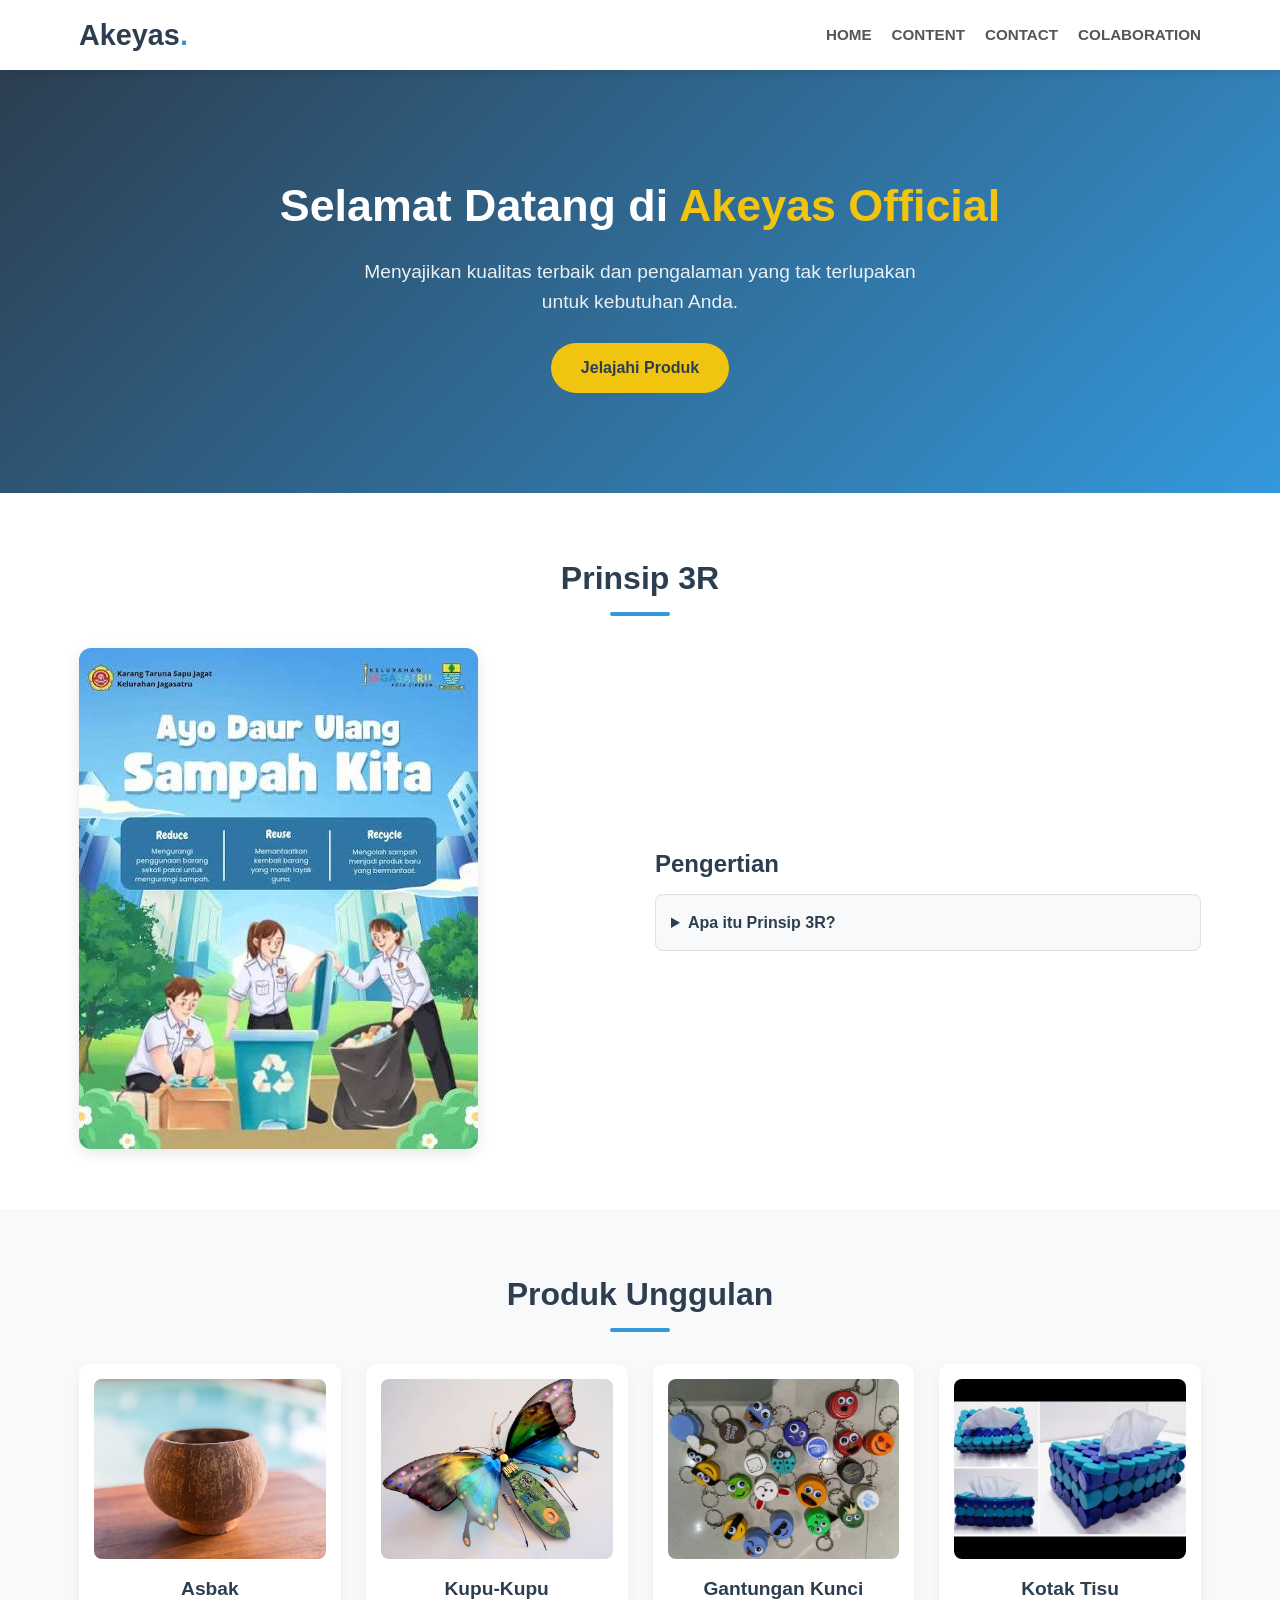
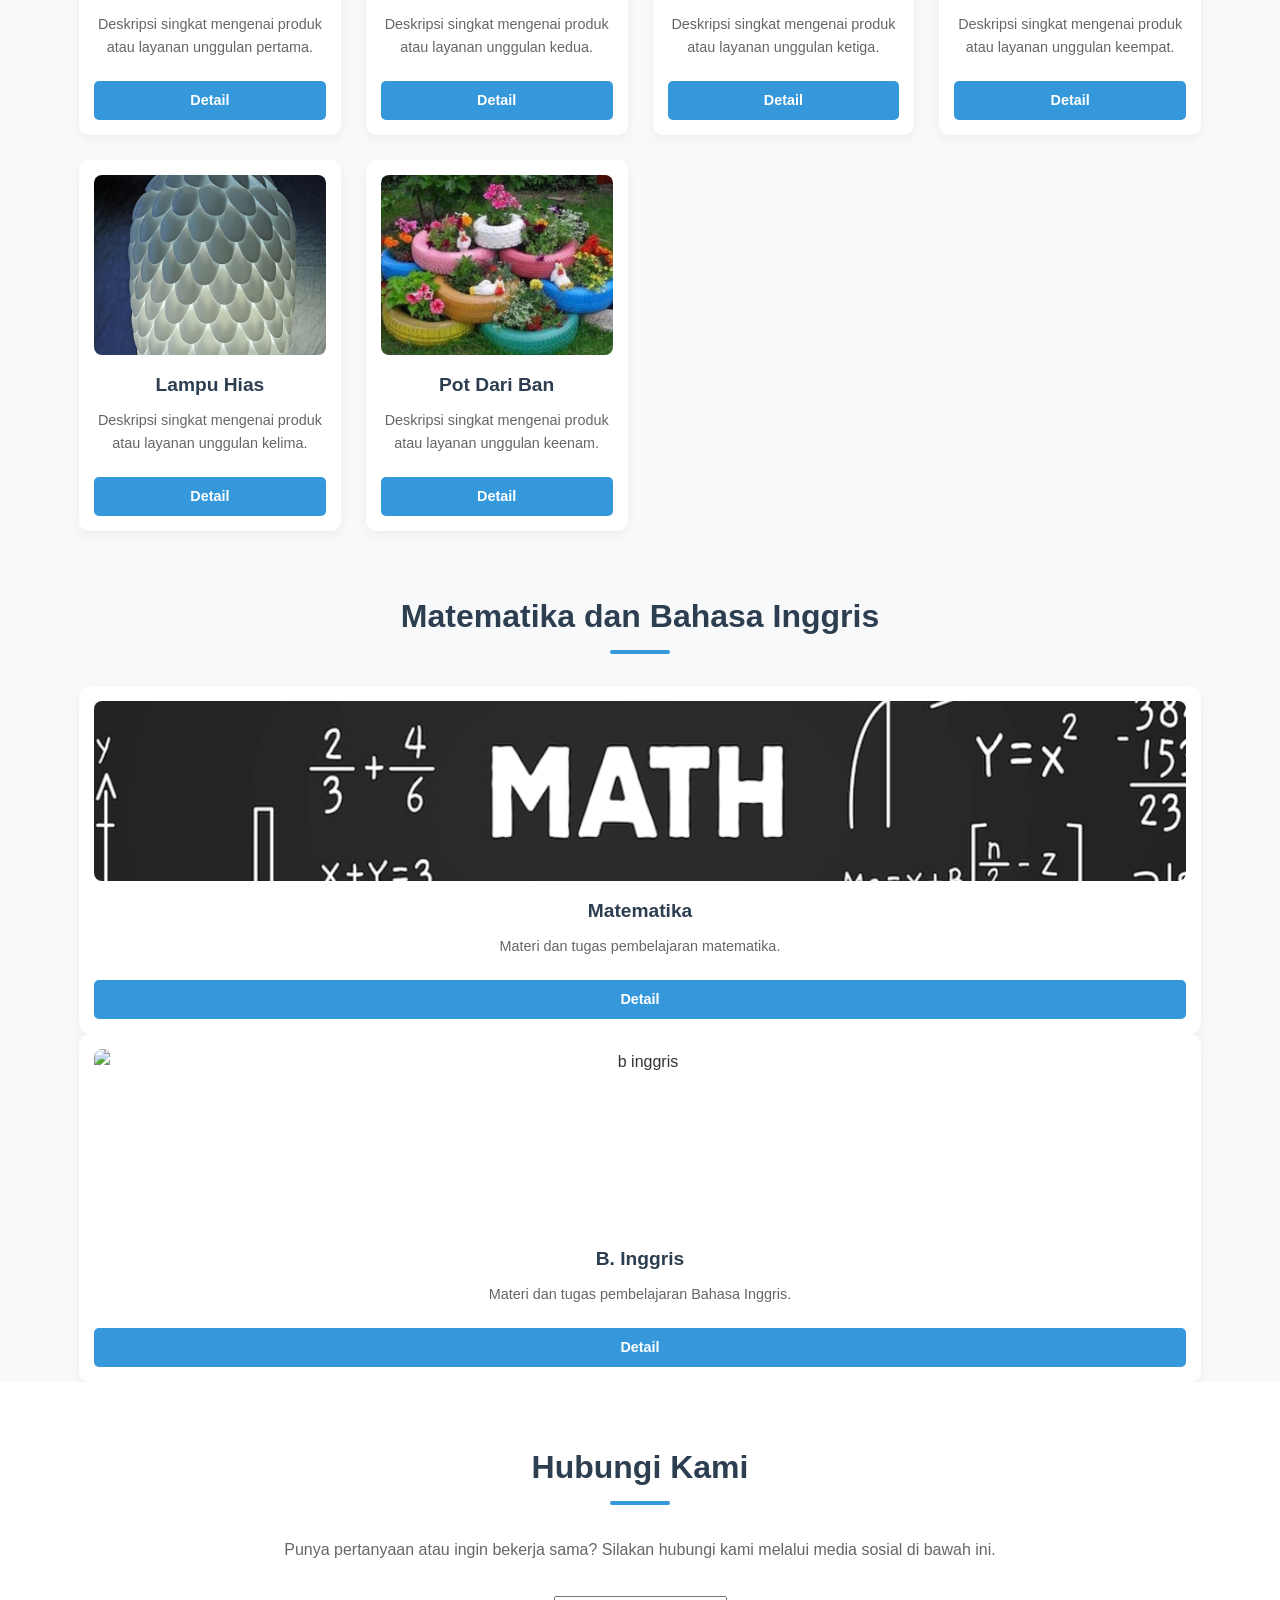
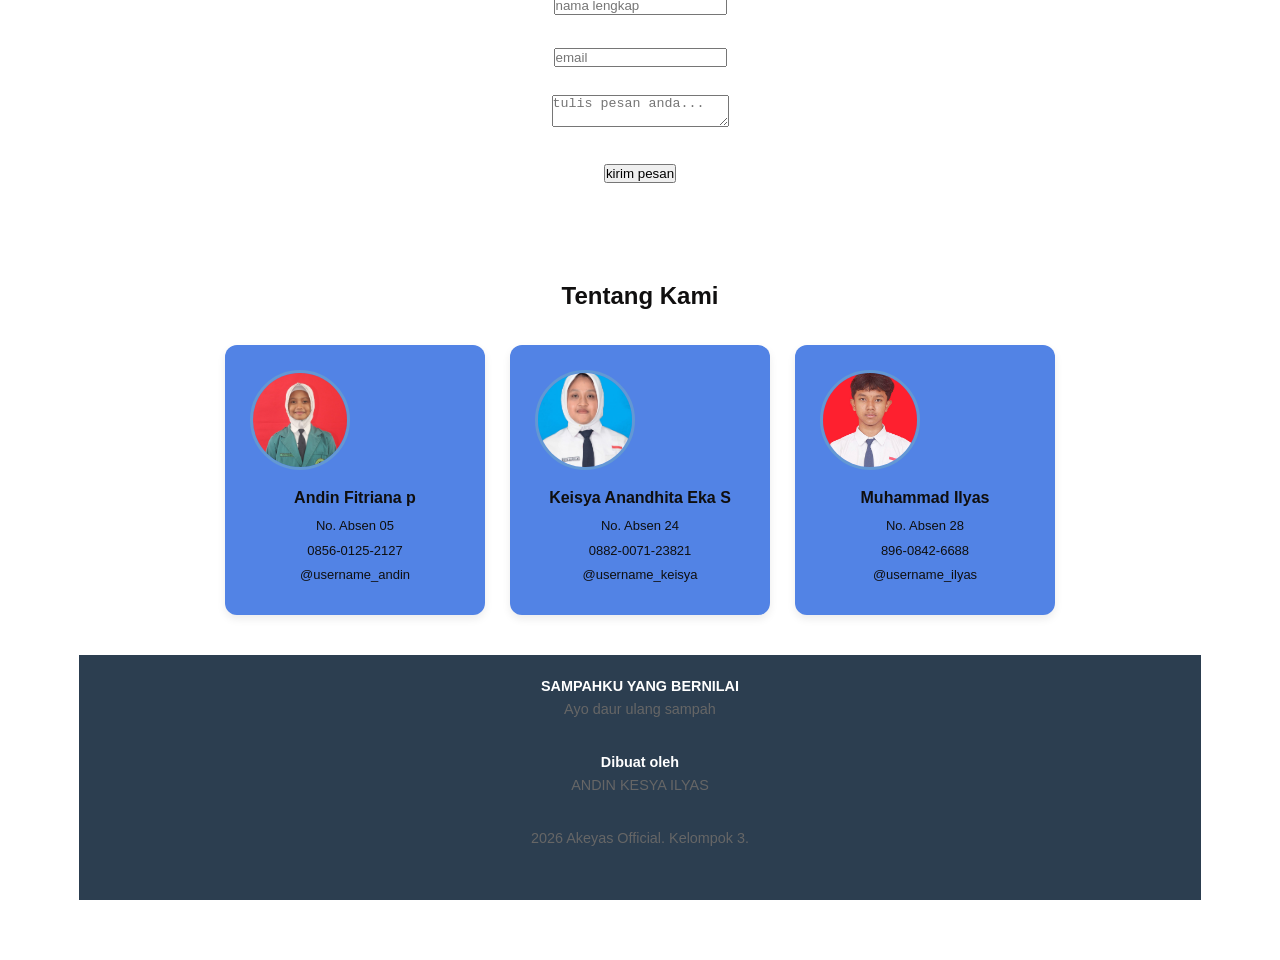
==== index.html @ e870cd19 "Add files via upload" ====
<!DOCTYPE html>
<html lang="en">
<head>
    <meta charset="UTF-8">
    <meta name="viewport" content="width=device-width, initial-scale=1.0">
    <title>ECOCYCLE</title>
    <link rel="stylesheet" href="style.css">  
</head>
<body>
     <!-- Header / Navbar -->
    <header class="navbar">
        <div class="container nav-container">
            <a href="#" class="logo">Akeyas<span>.</span></a>
            <nav class="nav-links">
                <a href="#home">HOME</a>
                <a href="#products">CONTENT</a>
                <a href="#contact">CONTACT</a>
                <a href="#colaboration">COLABORATION</a>
            </nav>
        </div>
    </header>

    <!-- Hero Section -->
    <section id="home" class="hero">
        <div class="container hero-content">
            <h1>Selamat Datang di <span>Akeyas Official</span></h1>
            <p>Menyajikan kualitas terbaik dan pengalaman yang tak terlupakan untuk kebutuhan Anda.</p>
            <a href="#products" class="btn-primary">Jelajahi Produk</a>
        </div>
    </section>

    <!-- Prinsip 3R Section -->
    <section class="section-3r">
        <div class="container">
            <h2 class="section-title">Prinsip 3R</h2>
            <div class="content-3r">
                <div class="image-3r">
                    <img src="images/POSTER 3R.jpg" alt="3R">
                </div>
                <div class="text-3r">
                    <h3>Pengertian</h3>
                    <details>
                        <summary>Apa itu Prinsip 3R?</summary>
                        <p>Prinsip 3R adalah konsep pengelolaan sampah yang terdiri dari tiga langkah utama: Reduce (mengurangi), Reuse (menggunakan kembali), dan Recycle (mendaur ulang). Konsep ini bertujuan untuk menekan jumlah sampah dari sumbernya, memperpanjang masa pakai barang, serta mengolah limbah agar tidak mencemari lingkungan. 
        <p>
                        1. Reduce (Mengurangi)
                        * Pengertian: Berarti mengurangi segala sesuatu yang menyebabkan atau menghasilkan sampah. Upaya ini dilakukan sejak dari sumbernya sebelum sampah tersebut benar-benar tercipta.
                        * Contoh Penerapan:
                        • Membawa botol minum dan kotak makan sendiri.
                        • Menggunakan tas belanja pakai ulang alih-alih kantong plastik.
                        • Menghindari produk dengan kemasan sekali pakai.
                        • Memilih produk isi ulang (refill). <br>


                        2. Reuse (Menggunakan Kembali)
                        * Pengertian: Memanfaatkan kembali barang-barang yang masih layak pakai sehingga tidak langsung dibuang menjadi sampah.
                        * Contoh Penerapan:
                            • Memanfaatkan botol bekas air mineral sebagai pot tanaman.
                            • Menggunakan kembali kardus atau wadah plastik untuk menyimpan barang.
                            • Menggunakan kedua sisi kertas yang masih kosong untuk menulis atau mencetak.
                            • Mengubah pakaian lama menjadi keset atau kain lap. <br>

                        3. Recycle (Mendaur Ulang)
                        * Pengertian: Mengolah kembali sampah atau bahan bekas melalui proses daur ulang menjadi produk baru yang bermanfaat dan bernilai tambah.
                        * Contoh Penerapan:
                            • Mengolah sampah organik (sisa makanan, daun kering) menjadi pupuk kompos.
                            • Menyetorkan sampah anorganik (plastik, kertas, kaleng, kaca) ke Bank Sampah.
                            • Membuat kerajinan tangan atau ecobrick dari limbah plastik.
                        </p>
                    </details>
                </div>
            </div>
        </div>
    </section>

    <!-- Products / Services Section -->
    <section id="products" class="products">
        <div class="container">
            <h2 class="section-title">Produk Unggulan</h2>
            <div class="product-grid">
                
                <div class="product-card">
                    <div class="product-image">
                        <img src="images/asbak.jpeg" alt="asbak">
                    </div>
                    <h3>Asbak</h3>
                    <p>Deskripsi singkat mengenai produk atau layanan unggulan pertama.</p>
                    <a href="produk 1.html" class="btn-secondary">Detail</a>
                </div>

                <div class="product-card">
                    <div class="product-image">
                        <img src="images/kupu kupu.jpeg" alt="kupu-kupu">
                    </div>
                    <h3>Kupu-kupu</h3>
                    <p>Deskripsi singkat mengenai produk atau layanan unggulan kedua.</p>
                    <a href="produk 2.html" class="btn-secondary">Detail</a>
                </div>

                <div class="product-card">
                    <div class="product-image">
                        <img src="images/gantungan kunci.jpeg" alt="Gantungan kunci">
                    </div>
                    <h3>Gantungan Kunci</h3>
                    <p>Deskripsi singkat mengenai produk atau layanan unggulan ketiga.</p>
                    <a href="produk 3.html" class="btn-secondary">Detail</a>
                </div>

                <div class="product-card">
                    <div class="product-image">
                        <img src="images/kotak tisu.jpeg" alt="kotak tisu">
                    </div>
                    <h3>Kotak Tisu</h3>
                    <p>Deskripsi singkat mengenai produk atau layanan unggulan keempat.</p>
                    <a href="produk 4.html" class="btn-secondary">Detail</a>
                </div>

                <div class="product-card">
                    <div class="product-image">
                        <img src="images/lampu dari sendok.jpeg" alt="lampu dari sendok">
                    </div>
                    <h3>Lampu Hias</h3>
                    <p>Deskripsi singkat mengenai produk atau layanan unggulan kelima.</p>
                    <a href="produk 5.html" class="btn-secondary">Detail</a>
                </div>

                <div class="product-card">
                    <div class="product-image">
                        <img src="images/pot dari ban.jpeg" alt="pot dari ban">
                    </div>
                    <h3>Pot dari Ban</h3>
                    <p>Deskripsi singkat mengenai produk atau layanan unggulan keenam.</p>
                    <a href="produk 6.html" class="btn-secondary">Detail</a>
                </div>

            </div>
        </div>
    </section>

    <!-- colaboration Section -->
    <section id="colaboration" class="colaboration">
        <div class="container">
            <h2 class="section-title">Matematika dan Bahasa Inggris</h2>
            <div class="colaboration-grid">
                
                <div class="product-card">
                    <div class="product-image">
                        <img src="images/matematika.png" alt="matematika">
                    </div>
                    <h3>Matematika</h3>
                    <p>Materi dan tugas pembelajaran matematika.</p>
                    <a href="mtk.html" class="btn-secondary">Detail</a>
                </div>

                
                <div class="product-card">
                    <div class="product-image">
                        <img src="images/b ingris.jpg" alt="b inggris">
                    </div>
                    <h3>B. Inggris</h3>
                    <p>Materi dan tugas pembelajaran Bahasa Inggris.</p>
                    <a href="inggris.html" class="btn-secondary">Detail</a>
                </div>

            </div>
        </div>
    </section>

    <!-- Contact Section -->
    <section id="contact" class="contact">
        <div class="container">
            <h2 class="section-title">Hubungi Kami</h2>
            <div class="contact-content">
                <p>Punya pertanyaan atau ingin bekerja sama? Silakan hubungi kami melalui media sosial di bawah ini.</p>

                <form action="#" method="post">

                    <input

                     type="text"
                     placeholder="nama lengkap"
                     required

                    >
                    <br>
                    <br>
                    <input

                     type="email"
                     placeholder="email"
                     required

                    >
                    <br>
                    <br>
                    <textarea 

                    placeholder="tulis pesan anda..."
                    required

                    ></textarea>
                    <br>
                    <br>
                    <button type="submit">
                        kirim pesan
                    </button>
                    <br>
                    <br>
                </form>
                <br>

                <section class="tentang-kami">
  <h2>Tentang Kami</h2>
  
  <div class="team-container">
    <!-- Kartu 1: Andin -->
    <div class="profile-card">
      <img src="images/foto andin.jpg" alt="Andin Fitriana p">
      <h3>Andin Fitriana p</h3>
      <p class="absen">No. Absen 05</p>
      <p class="phone">0856-0125-2127</p>
      <p class="username">@username_andin</p>
    </div>

    <!-- Kartu 2: Keisya -->
    <div class="profile-card">
      <img src="images/foto kesya.jpg" alt="Keisya Anandhita Eka S">
      <h3>Keisya Anandhita Eka S</h3>
      <p class="absen">No. Absen 24</p>
      <p class="phone">0882-0071-23821</p>
      <p class="username">@username_keisya</p>
    </div>

    <!-- Kartu 3: Ilyas-->
     <div class="profile-card">
      <img src="images/foto ilyas.jpg" alt="Andin Fitriana p">
      <h3>Muhammad Ilyas</h3>
      <p class="absen">No. Absen 28</p>
      <p class="phone">896-0842-6688</p>
      <p class="username">@username_ilyas</p>
    </div>
  </div>
</section>
    <!-- Footer -->
    <footer>
        <div class="container">
            <b>SAMPAHKU YANG BERNILAI</b>

            <p>Ayo daur ulang sampah</p>

            <b>Dibuat oleh</b>
            <p>ANDIN
               KESYA
               ILYAS
            </p>
            
            <p>2026 Akeyas Official. Kelompok 3.</p>
        </div>
    </footer>
---- style.css ----
/* ==========================================
   1. RESET & BASE STYLES
   ========================================== */
* {
    margin: 0;
    padding: 0;
    box-sizing: border-box;
}

html {
    scroll-behavior: smooth;
    font-family: 'Segoe UI', Tahoma, Geneva, Verdana, sans-serif;
    color: #333333;
    line-height: 1.6;
    background-color: #f8f9fa;
}

.container {
    width: 90%;
    max-width: 1200px;
    margin: 0 auto;
    padding: 0 15px;
}

a {
    text-decoration: none;
    color: inherit;
}

img {
    max-width: 100%;
    height: auto;
    display: block;
}

.section-title {
    text-align: center;
    font-size: 2rem;
    margin-bottom: 2rem;
    color: #2c3e50;
    position: relative;
}

.section-title::after {
    content: '';
    display: block;
    width: 60px;
    height: 4px;
    background-color: #3498db;
    margin: 8px auto 0;
    border-radius: 2px;
}

/* ==========================================
   2. NAVBAR
   ========================================== */
.navbar {
    background-color: #ffffff;
    box-shadow: 0 2px 10px rgba(0, 0, 0, 0.1);
    position: sticky;
    top: 0;
    z-index: 1000;
}

.nav-container {
    display: flex;
    justify-content: space-between;
    align-items: center;
    height: 70px;
}

.logo {
    font-size: 1.8rem;
    font-weight: 700;
    color: #2c3e50;
}

.logo span {
    color: #3498db;
}

.nav-links {
    display: flex;
    gap: 20px;
}

.nav-links a {
    font-weight: 600;
    font-size: 0.95rem;
    color: #555555;
    transition: color 0.3s ease;
}

.nav-links a:hover {
    color: #3498db;
}

/* ==========================================
   3. HERO SECTION
   ========================================== */
.hero {
    background: linear-gradient(135deg, #2c3e50, #3498db);
    color: #ffffff;
    text-align: center;
    padding: 100px 0;
}

.hero-content h1 {
    font-size: 2.8rem;
    margin-bottom: 15px;
}

.hero-content h1 span {
    color: #f1c40f;
}

.hero-content p {
    font-size: 1.2rem;
    max-width: 600px;
    margin: 0 auto 25px;
    opacity: 0.9;
}

/* BUTTONS */
.btn-primary {
    display: inline-block;
    background-color: #f1c40f;
    color: #2c3e50;
    padding: 12px 30px;
    border-radius: 30px;
    font-weight: 700;
    transition: background 0.3s ease, transform 0.2s ease;
}

.btn-primary:hover {
    background-color: #f39c12;
    transform: translateY(-2px);
}

.btn-secondary {
    display: inline-block;
    background-color: #3498db;
    color: #ffffff;
    padding: 8px 18px;
    border-radius: 5px;
    font-size: 0.9rem;
    font-weight: 600;
    margin-top: 10px;
    transition: background 0.3s ease;
}

.btn-secondary:hover {
    background-color: #2980b9;
}

/* ==========================================
   4. SECTION PRINSIP 3R
   ========================================== */
.section-3r {
    padding: 60px 0;
    background-color: #ffffff;
}

.content-3r {
    display: flex;
    flex-wrap: wrap;
    gap: 30px;
    align-items: center;
    margin-top: 20px;
}

.image-3r {
    flex: 1;
    min-width: 280px;
}

.image-3r img {
    border-radius: 12px;
    box-shadow: 0 4px 15px rgba(0, 0, 0, 0.1);
}

.text-3r {
    flex: 1;
    min-width: 280px;
}

.text-3r h3 {
    font-size: 1.5rem;
    margin-bottom: 10px;
    color: #2c3e50;
}

details {
    background-color: #f8f9fa;
    border: 1px solid #e0e0e0;
    border-radius: 8px;
    padding: 15px;
    cursor: pointer;
}

summary {
    font-weight: 600;
    color: #2c3e50;
}

details p {
    margin-top: 10px;
    color: #666666;
    font-size: 0.95rem;
}

/* ==========================================
   5. PRODUCTS & CONTENT SECTION
   ========================================== */
.products {
    padding: 60px 0;
}

.product-grid {
    display: grid;
    grid-template-columns: repeat(auto-fit, minmax(250px, 1fr));
    gap: 25px;
}

.product-card {
    background-color: #ffffff;
    border-radius: 10px;
    overflow: hidden;
    box-shadow: 0 4px 12px rgba(0, 0, 0, 0.05);
    padding: 15px;
    text-align: center;
    display: flex;
    flex-direction: column;
    justify-content: space-between;
    transition: transform 0.3s ease, box-shadow 0.3s ease;
}

.product-card:hover {
    transform: translateY(-5px);
    box-shadow: 0 8px 20px rgba(0, 0, 0, 0.12);
}

.product-image {
    width: 100%;
    height: 180px;
    overflow: hidden;
    border-radius: 8px;
    margin-bottom: 15px;
}

.product-image img {
    width: 100%;
    height: 100%;
    object-fit: cover;
}

.product-card h3 {
    font-size: 1.2rem;
    color: #2c3e50;
    margin-bottom: 8px;
    text-transform: capitalize;
}

.product-card p {
    font-size: 0.9rem;
    color: #666666;
    margin-bottom: 12px;
}

/* ==========================================
   6. CONTACT SECTION
   ========================================== */
.contact {
    background-color: #ffffff;
    padding: 60px 0;
    text-align: center;
}

.contact-content p {
    color: #666666;
    margin-bottom: 30px;
}

.contact-links {
    display: flex;
    flex-direction: column;
    gap: 15px;
    max-width: 400px;
    margin: 0 auto;
}

.sosmed {
    display: flex;
    justify-content: center;
    gap: 15px;
}

.sosmed a {
    display: inline-flex;
    align-items: center;
    gap: 8px;
    padding: 10px 20px;
    background-color: #f8f9fa;
    border: 1px solid #e0e0e0;
    border-radius: 25px;
    font-weight: 600;
    color: #333333;
    transition: all 0.3s ease;
}

.sosmed a:hover {
    background-color: #3498db;
    color: #ffffff;
    border-color: #3498db;
}

/* =========================
   TENTANG KAMI
========================= */

   /* Kontainer utama bagian Tentang Kami */
.tentang-kami {
  padding: 40px 20px;
  text-align: center;
}

.tentang-kami h2 {
  margin-bottom: 30px;
  color: hsl(0, 3%, 6%);
}

/* Membungkus kartu agar berjajar rapi ke samping */
.team-container {
  display: flex;
  flex-wrap: wrap;
  gap: 25px;
  justify-content: center;
  align-items: stretch;
}

/* Kotak individual untuk tiap anggota (Card) */
.profile-card {
  background-color: hsl(220, 74%, 61%); /* Warna hijau lembut */
  border-radius: 12px;
  padding: 25px;
  width: 260px;
  text-align: center;
  box-shadow: 0 4px 8px rgba(0, 0, 0, 0.08);
  box-sizing: border-box;
}

/* Mengatur ukuran foto agar proporsional dan tidak raksasa */
.profile-card img {
  width: 100px;
  height: 100px;
  border-radius: 50%;
  object-fit: cover;
  margin-bottom: 15px;
  border: 3px solid hsl(212, 57%, 61%);
}

/* Mengatur teks di dalam kartu agar tidak bertumpuk */
.profile-card h3 {
  font-size: 16px;
  color: #0f0e0e;
  margin: 10px 0 5px 0;
}

.profile-card p {
  font-size: 13px;
  color: hwb(0 6% 94%);
  margin: 4px 0;
}
/* ==========================================
   7. FOOTER
   ========================================== */
footer {
    background-color: #2c3e50;
    color: #ffffff;
    text-align: center;
    padding: 20px 0;
    font-size: 0.9rem;
}

/* ==========================================
   8. RESPONSIVE DESIGN (HP & TABLET)
   ========================================== */
@media (max-width: 768px) {
    .nav-container {
        flex-direction: column;
        height: auto;
        padding: 15px 0;
        gap: 10px;
    }

    .hero-content h1 {
        font-size: 2rem;
    }

    .hero-content p {
        font-size: 1rem;
    }

    .product-grid {
        grid-template-columns: repeat(auto-fit, minmax(200px, 1fr));
    }
}
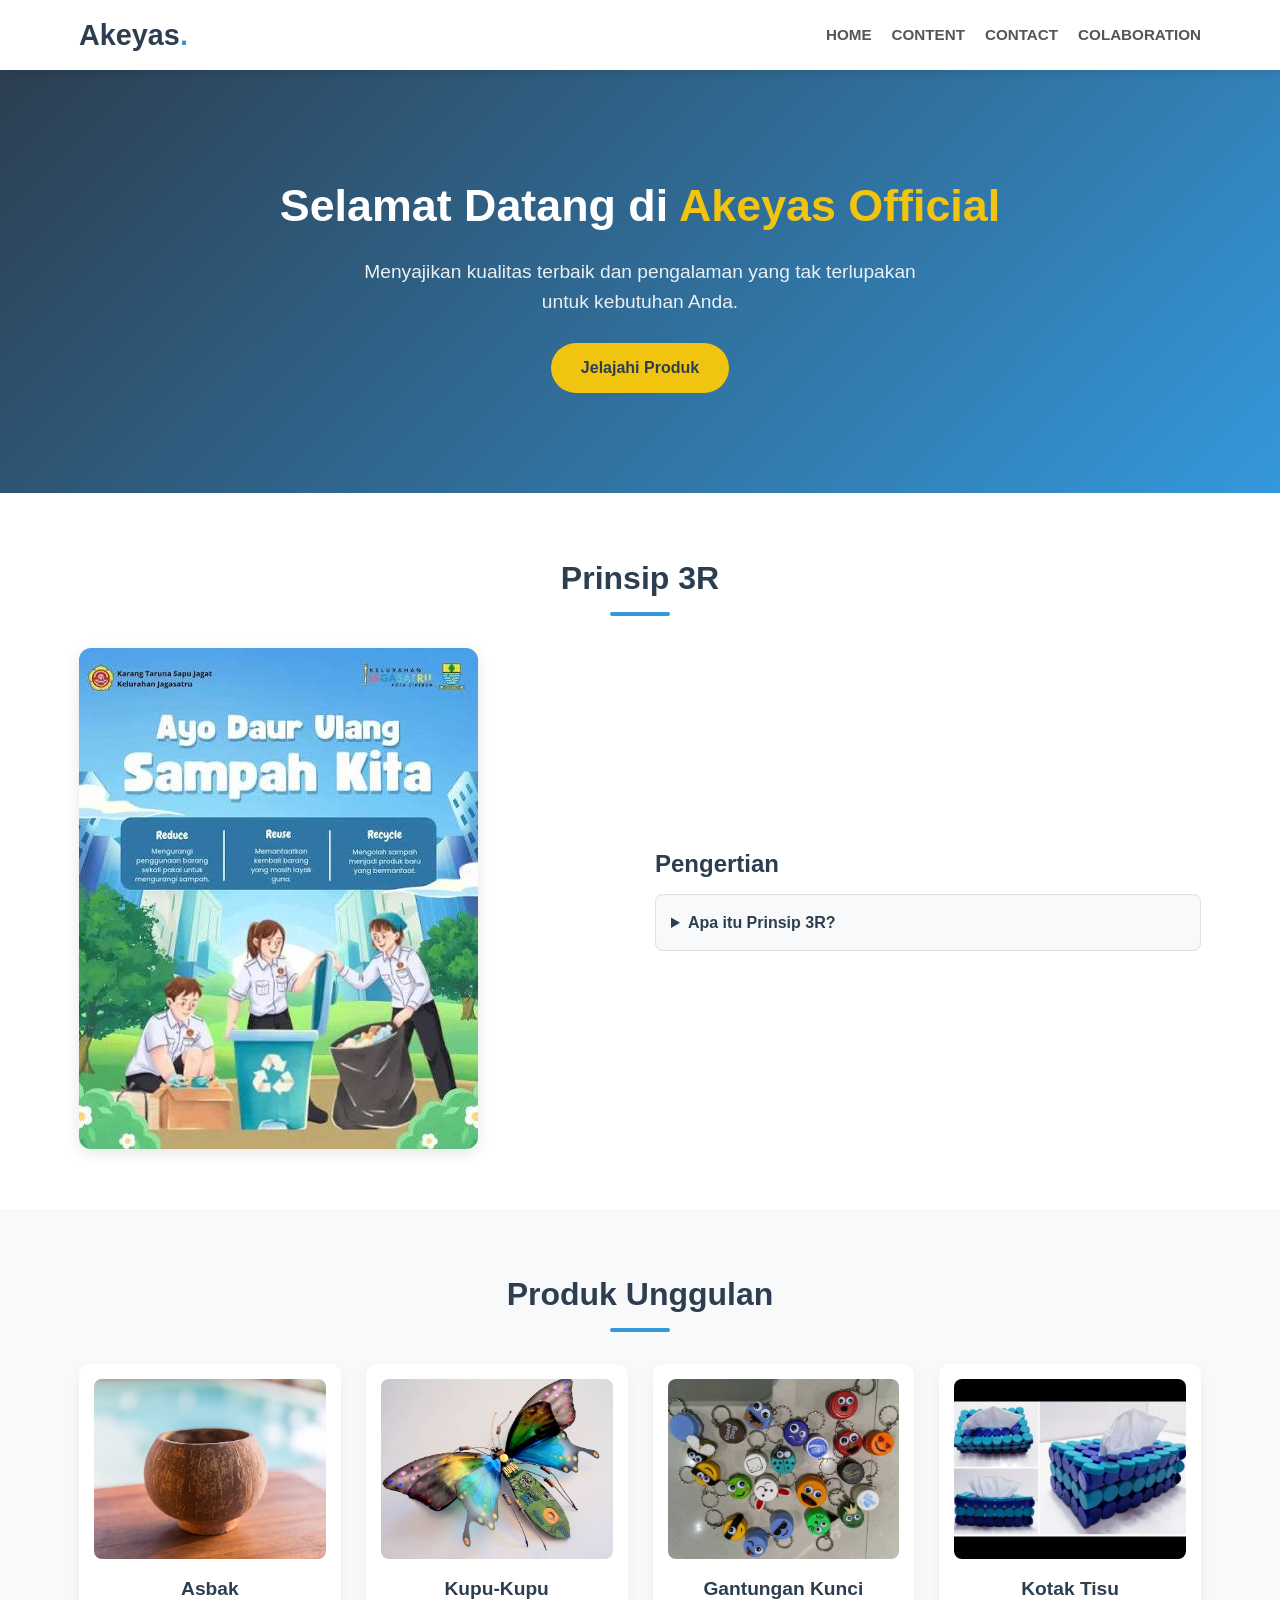
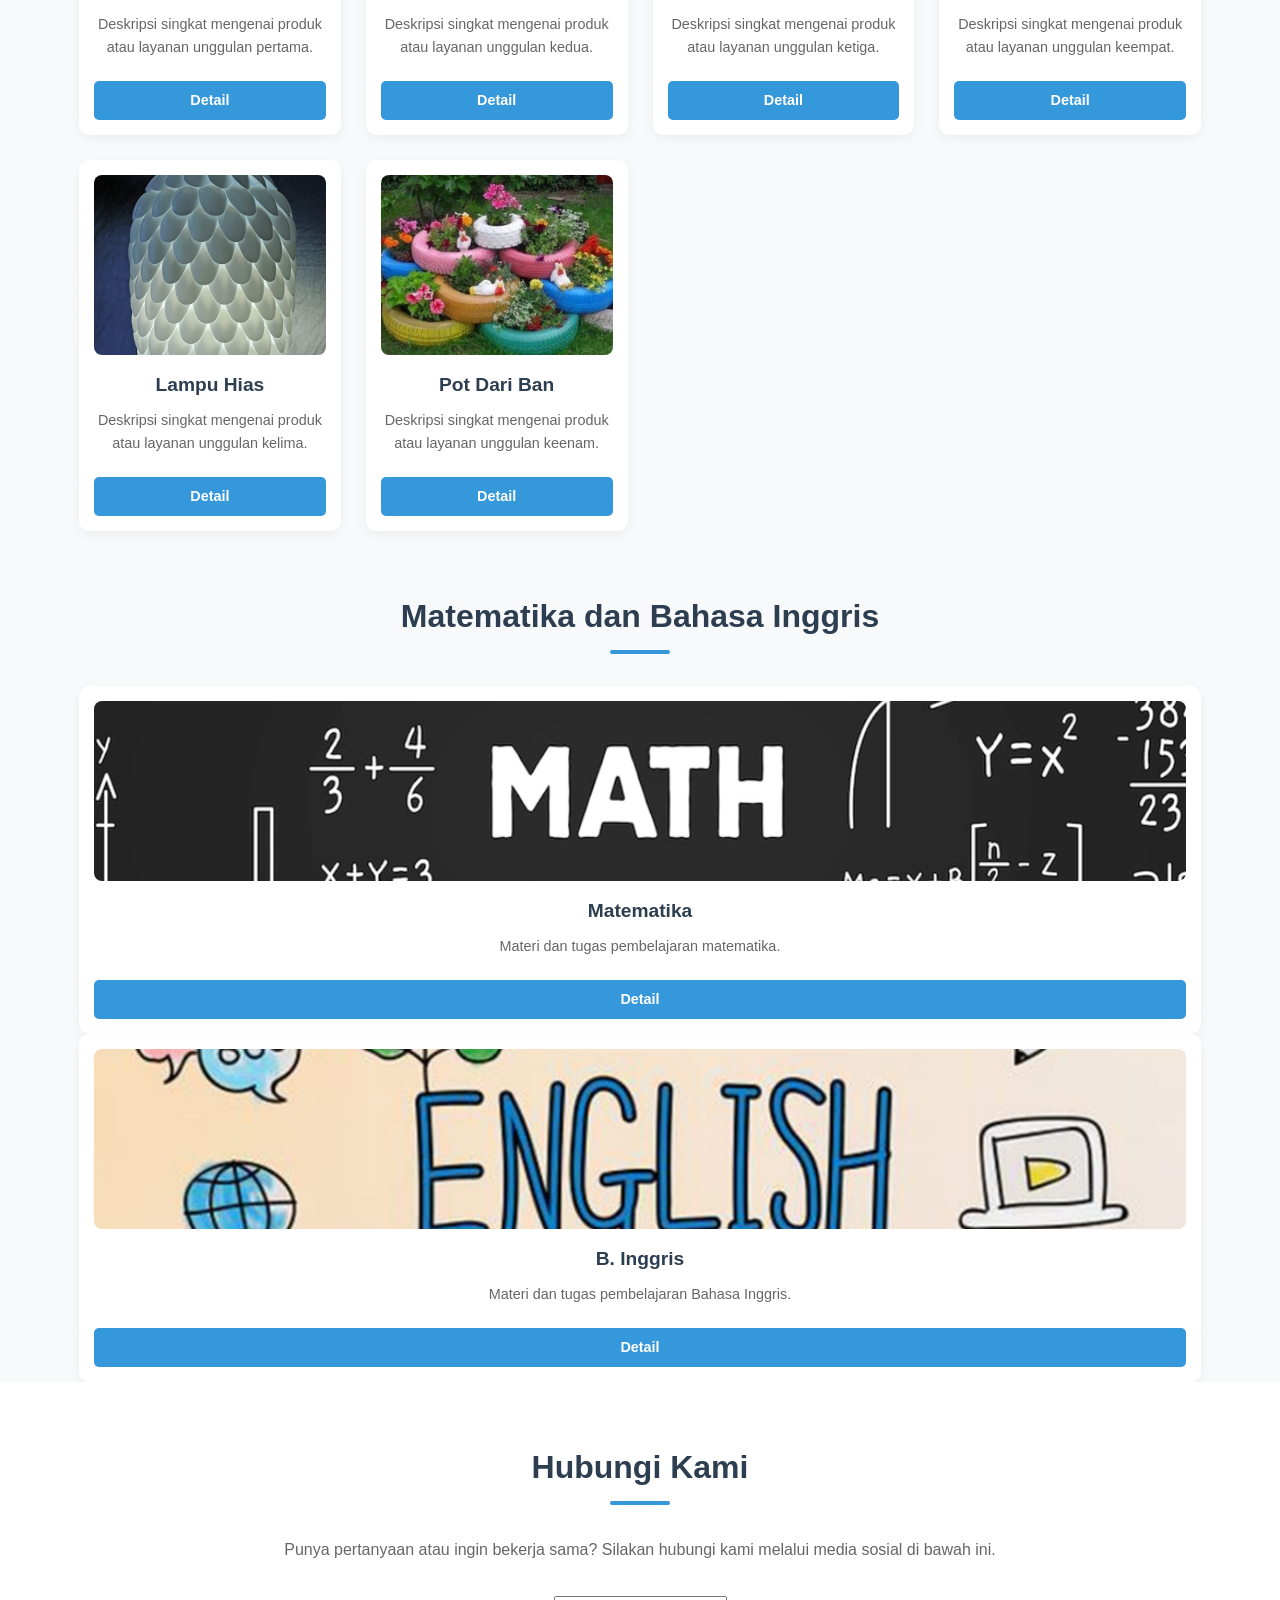
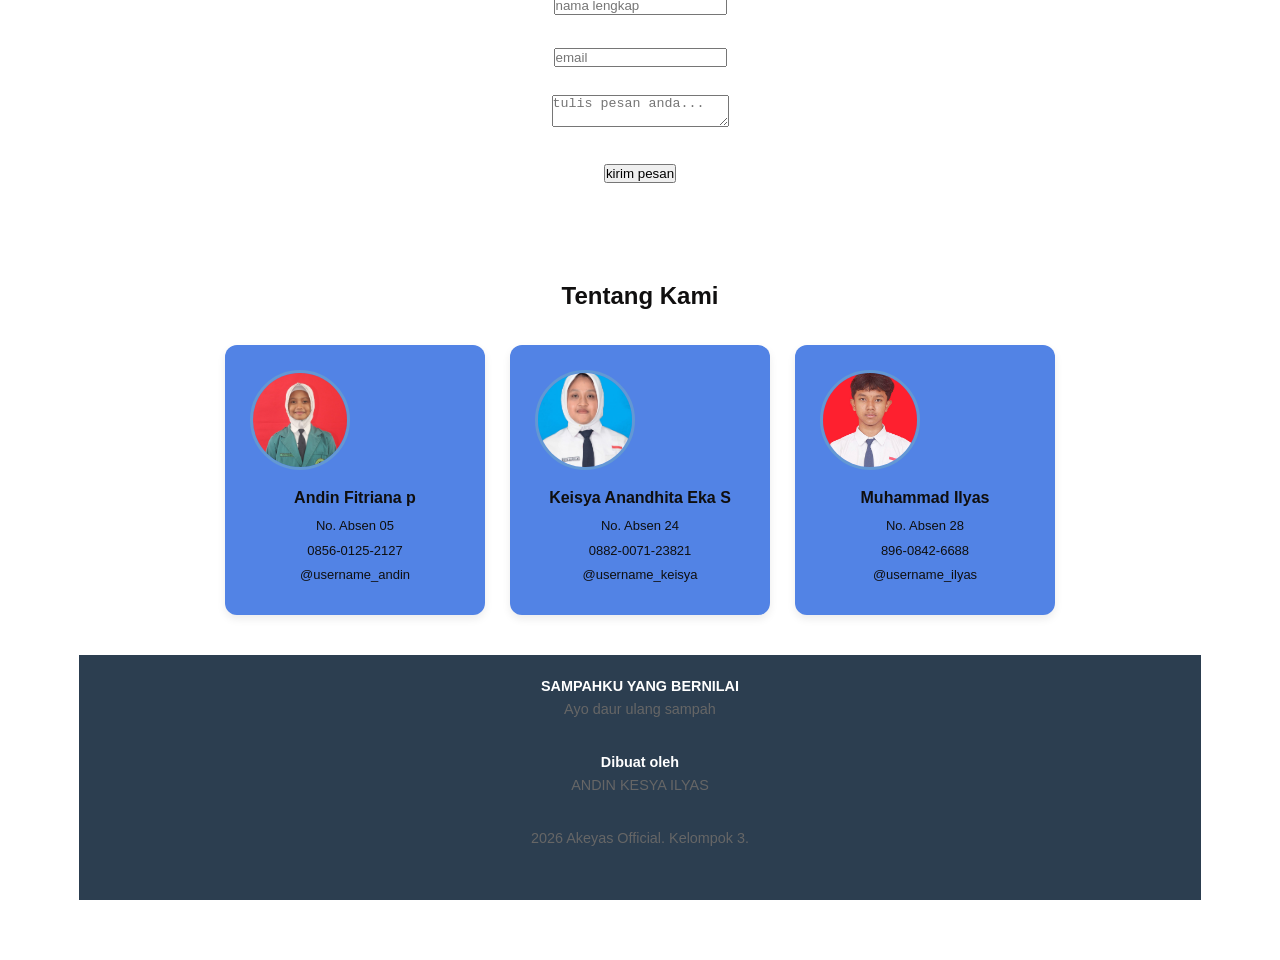
==== commit 39e87728: "Update index.html" ====
--- a/index.html
+++ b/index.html
@@ -155,7 +155,7 @@
                 
                 <div class="product-card">
                     <div class="product-image">
-                        <img src="images/b ingris.jpg" alt="b inggris">
+                        <img src="images/gmbar mapel b inggris.jpg" alt="b inggris">
                     </div>
                     <h3>B. Inggris</h3>
                     <p>Materi dan tugas pembelajaran Bahasa Inggris.</p>
